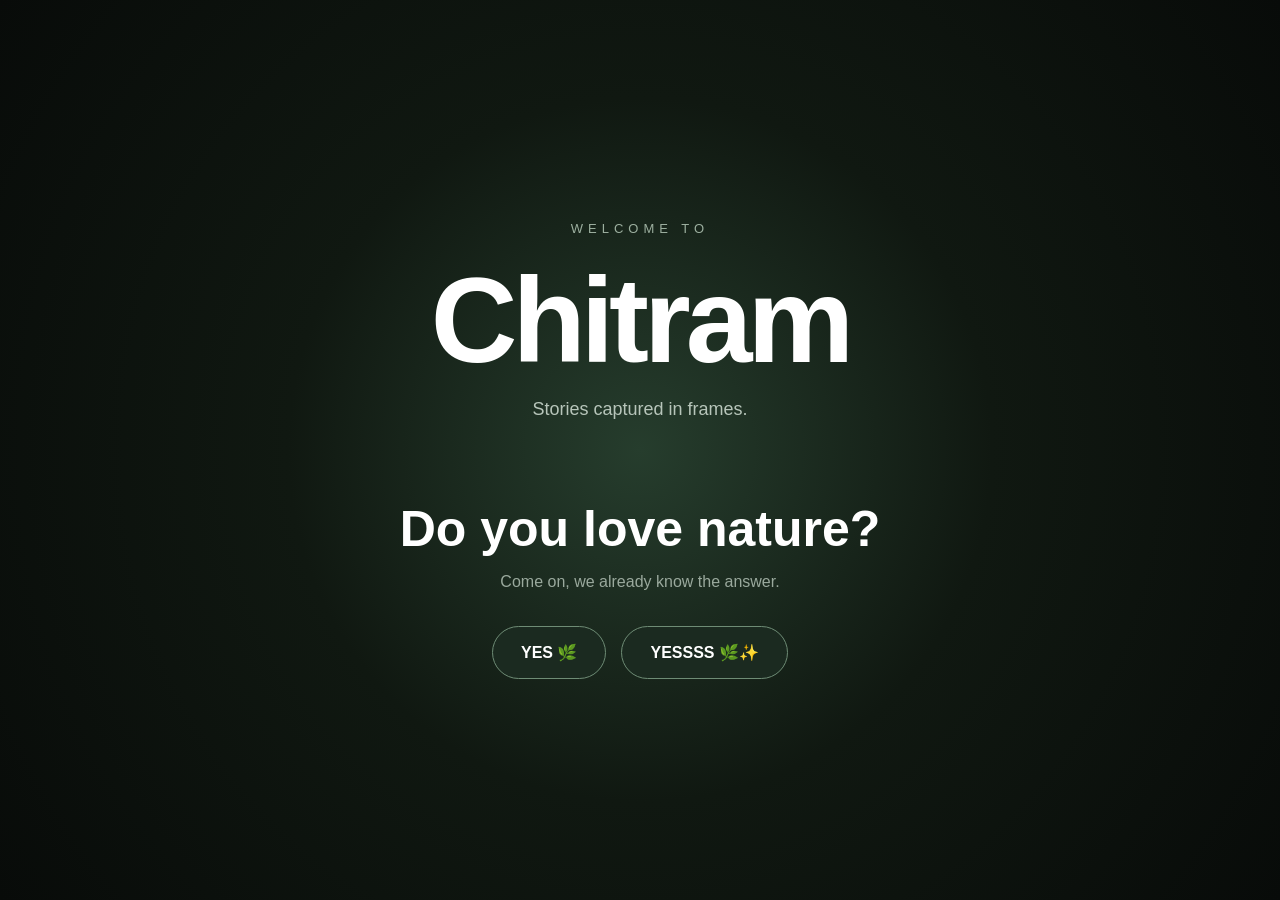
==== index.html @ 31b32747 "Update index.html" ====
<!DOCTYPE html>
<html lang="en">

<head>
    <meta charset="UTF-8">
    <meta name="viewport" content="width=device-width, initial-scale=1.0">

    <title>Chitram — Stories in Frames</title>

    <link rel="stylesheet" href="style.css">
</head>

<body>

    <!-- =========================
         WELCOME SCREEN
    ========================== -->

    <section id="welcomeScreen" class="welcome-screen">

        <div class="welcome-content">

            <p class="small-title">WELCOME TO</p>

            <h1>Chitram</h1>

            <p class="tagline">
                Stories captured in frames.
            </p>

            <div class="nature-question">

                <h2>Do you love nature?</h2>

                <p>
                    Come on, we already know the answer.
                </p>

                <div class="choice-buttons">

                    <button type="button" onclick="enterGallery()">
                        YES 🌿
                    </button>

                    <button type="button" onclick="enterGallery()">
                        YESSSS 🌿✨
                    </button>

                </div>

            </div>

        </div>

    </section>


    <!-- =========================
         GALLERY
    ========================== -->

    <main id="galleryScreen" class="gallery-screen">

        <header class="navbar">

            <div class="logo">
                Chitram<span>.</span>
            </div>

            <div class="nav-text">
                Nature • Moments • Stories
            </div>

        </header>


        <section class="gallery-intro">

            <p class="eyebrow">
                A COLLECTION OF MOMENTS
            </p>

            <h2>
                Captured by me.
            </h2>

            <p>
                Every frame has a story.
            </p>

        </section>


        <!-- Images are inserted here by JavaScript -->

        <section id="gallery" class="gallery"></section>


        <footer>

            <p>
                Made by Jyoti Ranjan Nayak❤️
            </p>

        </footer>

    </main>


    <script src="script.js"></script>

</body>

</html>
---- style.css ----
/* =========================
   jyoti
========================= */

* {
    margin: 0;
    padding: 0;
    box-sizing: border-box;
}

html {
    scroll-behavior: smooth;
}

body {
    font-family: Arial, Helvetica, sans-serif;
    background: #0b0f0d;
    color: #ffffff;
}


/* =========================
   WELCOME SCREEN
========================= */

.welcome-screen {
    min-height: 100vh;

    display: flex;
    align-items: center;
    justify-content: center;

    padding: 30px;

    background:
        radial-gradient(
            circle at center,
            #263d2d 0%,
            #101811 45%,
            #080b09 100%
        );
}

.welcome-content {
    width: 100%;
    max-width: 700px;

    text-align: center;
}

.small-title {
    letter-spacing: 5px;
    font-size: 13px;
    color: #9caf9f;

    margin-bottom: 15px;
}

.welcome-content h1 {
    font-size: clamp(60px, 15vw, 120px);

    font-weight: 700;

    letter-spacing: -5px;
}

.tagline {
    font-size: 18px;

    color: #b7c5ba;

    margin-top: 10px;
}


/* =========================
   QUESTION
========================= */

.nature-question {
    margin-top: 80px;
}

.nature-question h2 {
    font-size: clamp(30px, 7vw, 50px);

    margin-bottom: 15px;
}

.nature-question p {
    color: #9aa99d;

    margin-bottom: 35px;
}


/* =========================
   BUTTONS
========================= */

.choice-buttons {
    display: flex;

    justify-content: center;

    gap: 15px;

    flex-wrap: wrap;
}

.choice-buttons button {
    border: 1px solid #6e8c75;

    background: #1b2a20;

    color: white;

    padding: 16px 28px;

    border-radius: 50px;

    font-size: 16px;

    font-weight: bold;

    cursor: pointer;

    transition:
        background 0.25s ease,
        transform 0.25s ease,
        border-color 0.25s ease;
}

.choice-buttons button:hover {
    background: #31523b;

    border-color: #8bb895;

    transform: translateY(-3px);
}

.choice-buttons button:active {
    transform: translateY(0);
}


/* =========================
   GALLERY SCREEN
========================= */

.gallery-screen {
    display: none;

    min-height: 100vh;

    background: #0b0f0d;
}


/* =========================
   NAVBAR
========================= */

.navbar {
    position: sticky;

    top: 0;

    z-index: 10;

    display: flex;

    justify-content: space-between;

    align-items: center;

    padding: 22px 6%;

    background: rgba(11, 15, 13, 0.85);

    backdrop-filter: blur(15px);

    -webkit-backdrop-filter: blur(15px);

    border-bottom: 1px solid #1d2921;
}

.logo {
    font-size: 28px;

    font-weight: bold;
}

.logo span {
    color: #8bb895;
}

.nav-text {
    color: #819085;

    font-size: 14px;
}


/* =========================
   GALLERY INTRO
========================= */

.gallery-intro {
    text-align: center;

    padding: 100px 20px 60px;
}

.eyebrow {
    color: #7fa989;

    letter-spacing: 4px;

    font-size: 12px;

    margin-bottom: 20px;
}

.gallery-intro h2 {
    font-size: clamp(40px, 8vw, 75px);

    letter-spacing: -3px;
}

.gallery-intro p:last-child {
    color: #8d9b91;

    margin-top: 15px;

    font-size: 18px;
}


/* =========================
   PHOTO GRID
========================= */

.gallery {
    width: 90%;

    max-width: 1400px;

    margin: 0 auto;

    display: grid;

    grid-template-columns: repeat(3, 1fr);

    gap: 18px;
}


/* =========================
   PHOTO CARD
========================= */

.photo-card {
    position: relative;

    overflow: hidden;

    border-radius: 14px;

    background: #151c17;

    aspect-ratio: 4 / 5;
}

.photo-card img {
    width: 100%;

    height: 100%;

    object-fit: cover;

    display: block;

    transition: transform 0.6s ease;
}

.photo-card:hover img {
    transform: scale(1.06);
}


/* =========================
   PHOTO NAME
========================= */

.photo-name {
    position: absolute;

    left: 0;
    right: 0;
    bottom: 0;

    padding: 50px 18px 18px;

    background:
        linear-gradient(
            transparent,
            rgba(0, 0, 0, 0.85)
        );

    color: white;

    font-size: 14px;
}


/* =========================
   IMAGE ERROR
========================= */

.image-error {
    width: 100%;
    height: 100%;

    display: flex;

    align-items: center;
    justify-content: center;

    padding: 20px;

    text-align: center;

    color: #9aa99d;

    background: #151c17;
}


/* =========================
   FOOTER
========================= */

footer {
    text-align: center;

    padding: 80px 20px 40px;

    color: #69766d;
}


/* =========================
   TABLET
========================= */

@media (max-width: 900px) {

    .gallery {
        grid-template-columns: repeat(2, 1fr);

        width: 92%;
    }
}


/* =========================
   MOBILE
========================= */

@media (max-width: 700px) {

    .navbar {
        padding: 18px 5%;
    }

    .nav-text {
        display: none;
    }

    .gallery {
        width: 92%;

        grid-template-columns: 1fr;
    }

    .photo-card {
        aspect-ratio: 4 / 5;
    }

    .nature-question {
        margin-top: 60px;
    }

    .choice-buttons {
        flex-direction: column;

        align-items: center;
    }

    .choice-buttons button {
        width: 85%;

        max-width: 320px;
    }

    .gallery-intro {
        padding-top: 70px;
    }
}
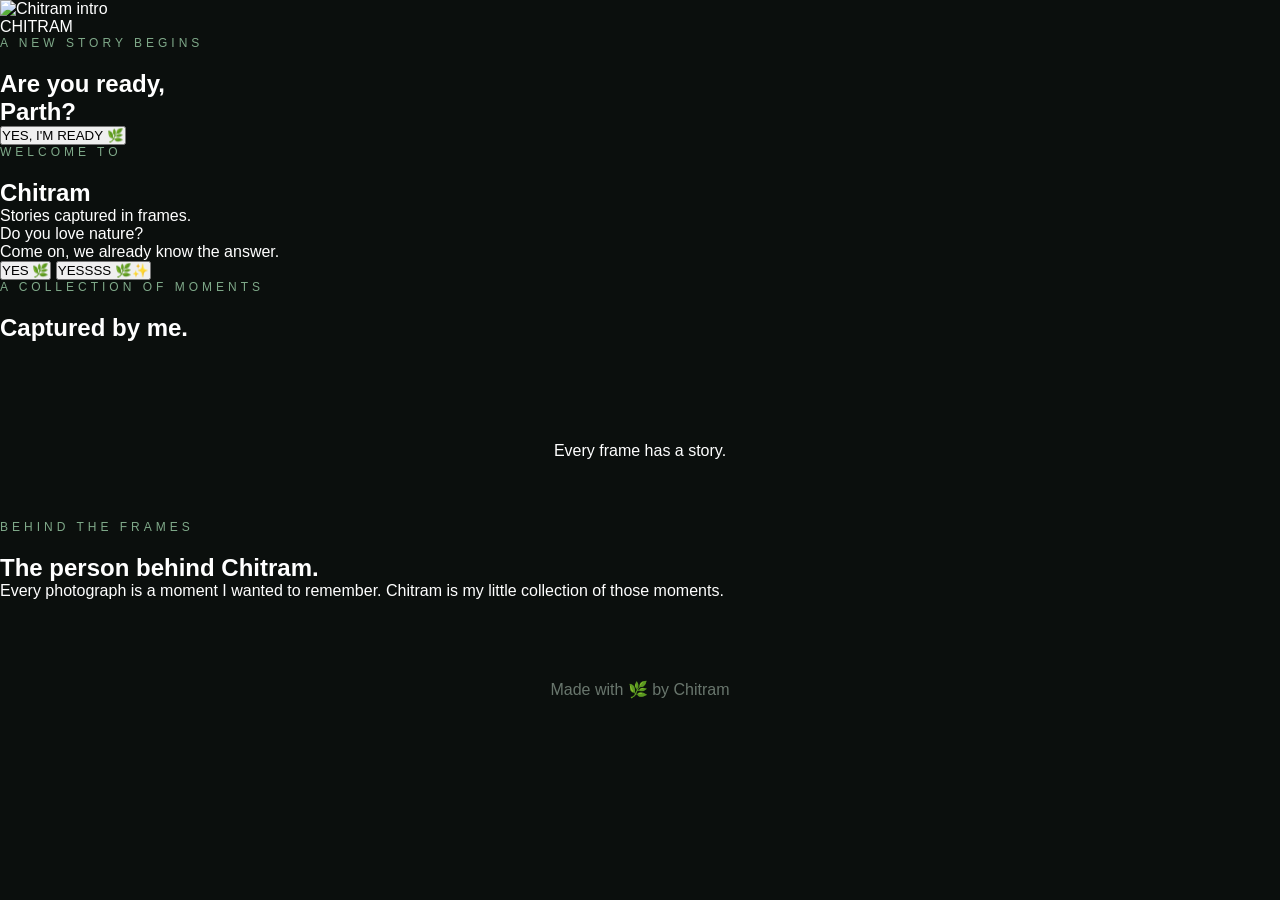
==== commit b6c0fbaa: "Update index.html" ====
--- a/index.html
+++ b/index.html
@@ -1,11 +1,14 @@
-<!DOCTYPE html>
-<html lang="en">
-
 <head>
     <meta charset="UTF-8">
     <meta name="viewport" content="width=device-width, initial-scale=1.0">
 
+    <meta name="google-site-verification"
+          content="Z7JVcVXh2NxwYOJliM_YJ573FRlTO6uUuJpPV9vIQXw">
+
     <title>Chitram — Stories in Frames</title>
+
+    <meta name="description"
+          content="Chitram — stories captured in frames.">
 
     <link rel="stylesheet" href="style.css">
 </head>
@@ -13,95 +16,113 @@
 <body>
 
     <!-- =========================
-         WELCOME SCREEN
+         INTRO IMAGE
     ========================== -->
 
-    <section id="welcomeScreen" class="welcome-screen">
+    <section id="intro" class="intro">
 
-        <div class="welcome-content">
+        <img src="intro.jpg" alt="Chitram intro">
 
-            <p class="small-title">WELCOME TO</p>
-
-            <h1>Chitram</h1>
-
-            <p class="tagline">
-                Stories captured in frames.
-            </p>
-
-            <div class="nature-question">
-
-                <h2>Do you love nature?</h2>
-
-                <p>
-                    Come on, we already know the answer.
-                </p>
-
-                <div class="choice-buttons">
-
-                    <button type="button" onclick="enterGallery()">
-                        YES 🌿
-                    </button>
-
-                    <button type="button" onclick="enterGallery()">
-                        YESSSS 🌿✨
-                    </button>
-
-                </div>
-
-            </div>
-
+        <div class="intro-overlay">
+            <p>CHITRAM</p>
         </div>
 
     </section>
 
 
     <!-- =========================
-         GALLERY
+         READY SCREEN
     ========================== -->
 
-    <main id="galleryScreen" class="gallery-screen">
+    <section id="ready" class="ready">
 
-        <header class="navbar">
+        <p class="eyebrow">A NEW STORY BEGINS</p>
 
-            <div class="logo">
-                Chitram<span>.</span>
-            </div>
+        <h1>
+            Are you ready,<br>
+            <span>Parth?</span>
+        </h1>
 
-            <div class="nav-text">
-                Nature • Moments • Stories
-            </div>
+        <button onclick="enterGallery()">
+            YES, I'M READY 🌿
+        </button>
 
-        </header>
+    </section>
 
 
-        <section class="gallery-intro">
+    <!-- =========================
+         MAIN WEBSITE
+    ========================== -->
 
-            <p class="eyebrow">
-                A COLLECTION OF MOMENTS
+    <main id="main-content" class="main-content">
+
+        <section class="hero">
+
+            <p class="eyebrow">WELCOME TO</p>
+
+            <h1>Chitram</h1>
+
+            <p class="subtitle">
+                Stories captured in frames.
             </p>
 
-            <h2>
-                Captured by me.
-            </h2>
+            <p class="question">
+                Do you love nature?
+            </p>
 
-            <p>
-                Every frame has a story.
+            <p class="small-text">
+                Come on, we already know the answer.
             </p>
+
+            <div class="buttons">
+                <button>YES 🌿</button>
+                <button>YESSSS 🌿✨</button>
+            </div>
 
         </section>
 
 
-        <!-- Images are inserted here by JavaScript -->
+        <!-- GALLERY -->
 
-        <section id="gallery" class="gallery"></section>
+        <section class="gallery-section">
+
+            <p class="eyebrow">A COLLECTION OF MOMENTS</p>
+
+            <h2>Captured by me.</h2>
+
+            <p class="gallery-intro">
+                Every frame has a story.
+            </p>
+
+            <section id="gallery" class="gallery"></section>
+
+        </section>
+
+
+        <!-- ABOUT ME -->
+
+        <section class="about-me">
+
+            <div class="about-content">
+
+                <p class="eyebrow">BEHIND THE FRAMES</p>
+
+                <h2>
+                    The person behind Chitram.
+                </h2>
+
+                <p>
+                    Every photograph is a moment I wanted to remember.
+                    Chitram is my little collection of those moments.
+                </p>
+
+            </div>
+
+        </section>
 
 
         <footer>
-
-            <p>
-                Made by Jyoti Ranjan Nayak❤️
-            </p>
-
+            Made with 🌿 by Chitram
         </footer>
 
     </main>
@@ -110,5 +131,4 @@
     <script src="script.js"></script>
 
 </body>
-
 </html>
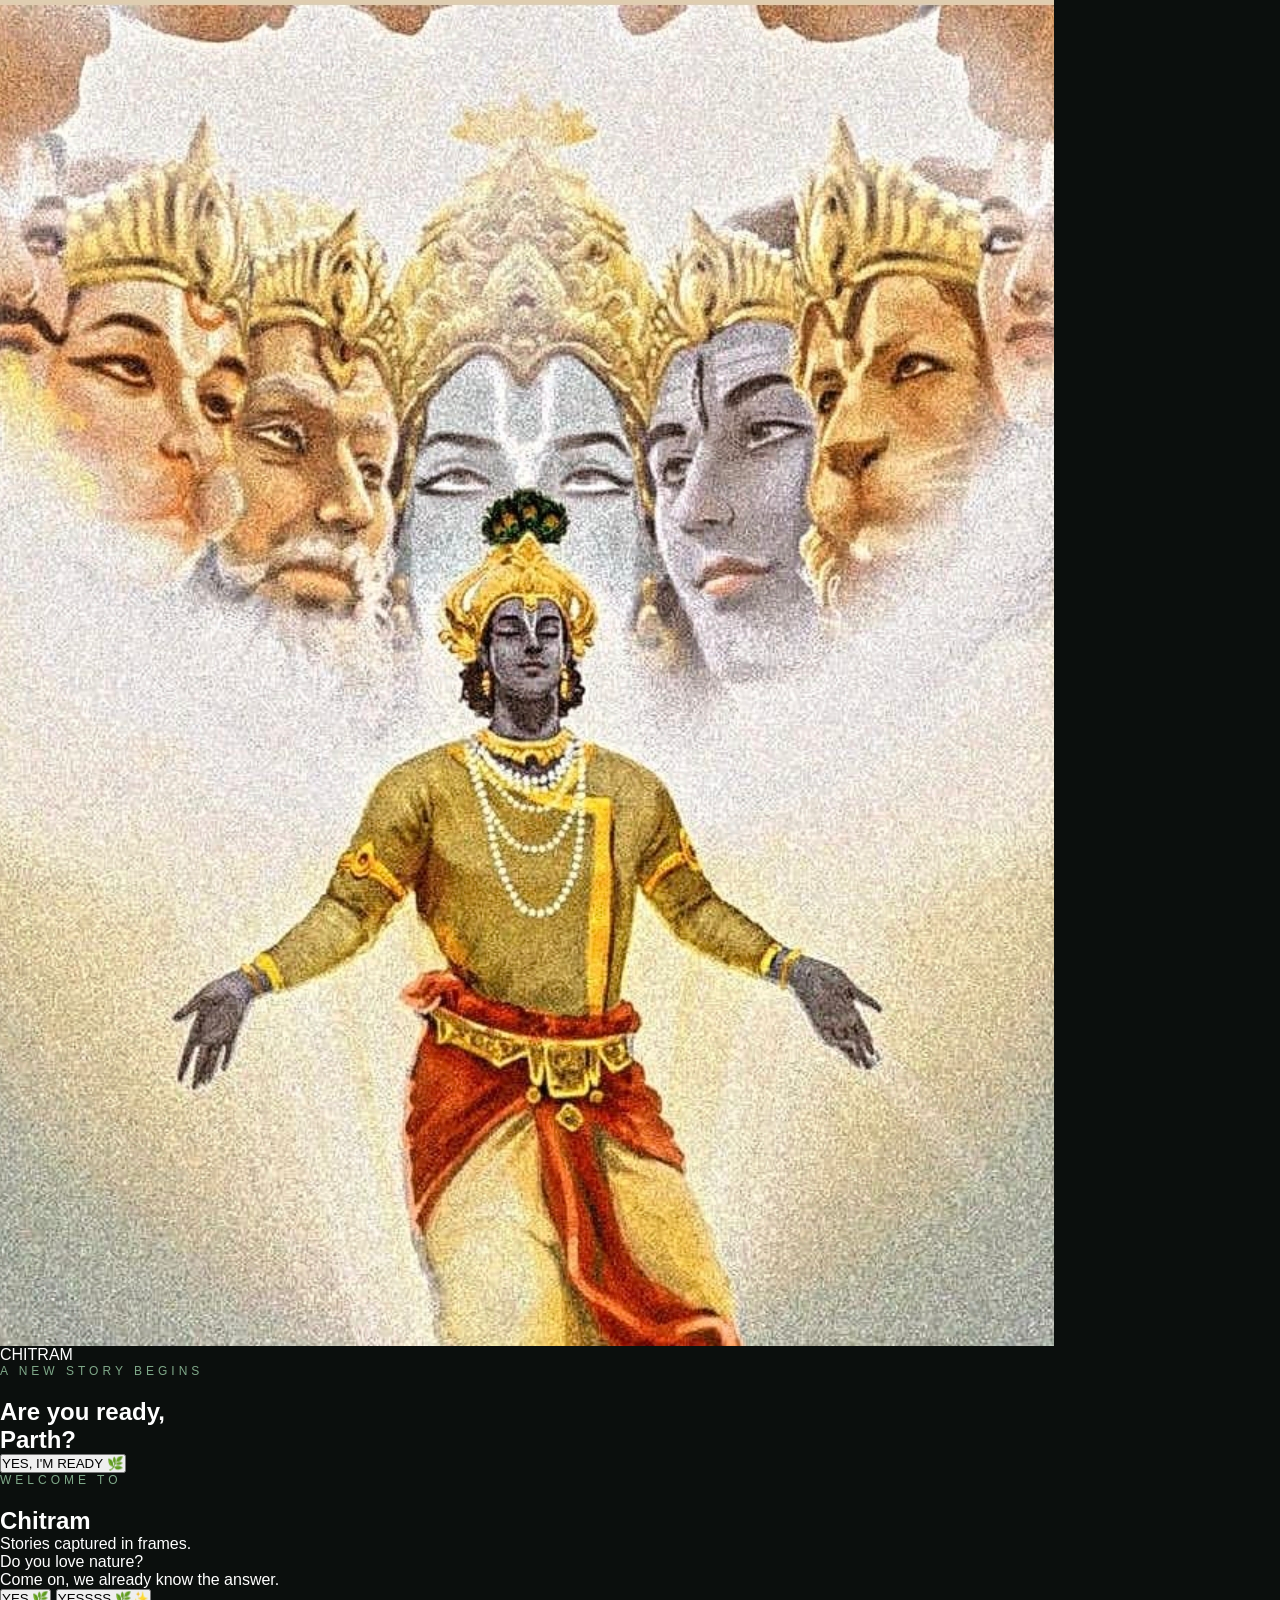
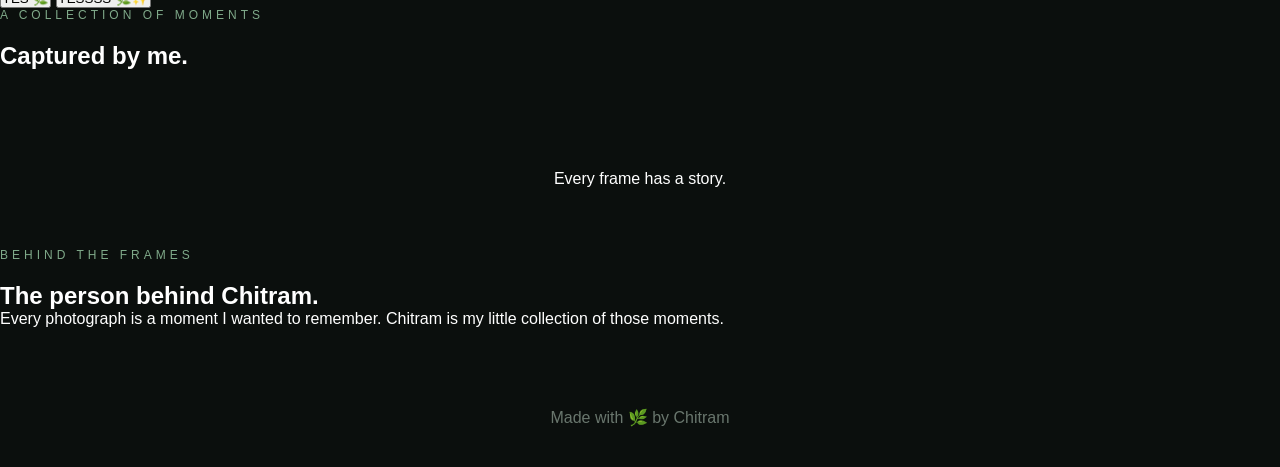
==== commit 7de50d2f: "Update index.html" ====
--- a/index.html
+++ b/index.html
@@ -21,7 +21,7 @@
 
     <section id="intro" class="intro">
 
-        <img src="intro.jpg" alt="Chitram intro">
+        <img src="SmartSelect_20260925_212828_Chrome.jpg" alt="Chitram intro">
 
         <div class="intro-overlay">
             <p>CHITRAM</p>
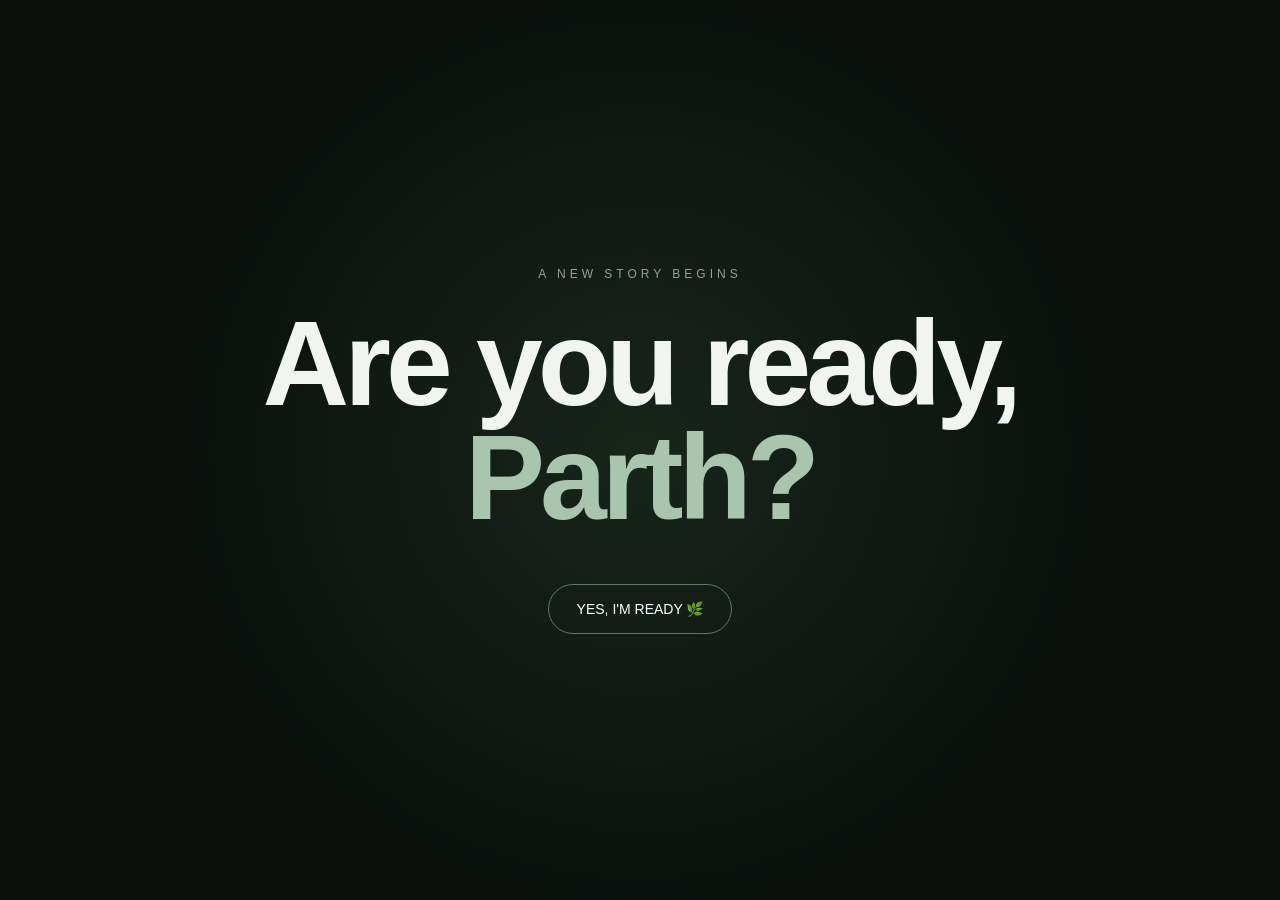
==== commit 320a061a: "Update index.html" ====
--- a/index.html
+++ b/index.html
@@ -122,7 +122,7 @@
 
 
         <footer>
-            Made with 🌿 by Chitram
+            Made by Jyoti Ranjan Nayak❤️
         </footer>
 
     </main>
--- a/style.css
+++ b/style.css
@@ -1,7 +1,3 @@
-/* =========================
-   jyoti
-========================= */
-
 * {
     margin: 0;
     padding: 0;
@@ -13,327 +9,345 @@
 }
 
 body {
+    background: #0b100d;
+    color: #f1f4f0;
     font-family: Arial, Helvetica, sans-serif;
-    background: #0b0f0d;
-    color: #ffffff;
-}
-
-
-/* =========================
-   WELCOME SCREEN
-========================= */
-
-.welcome-screen {
+}
+
+
+/* =========================
+   INTRO
+========================= */
+
+.intro {
+    position: fixed;
+    inset: 0;
+    z-index: 1000;
+
+    background: #000;
+
+    display: flex;
+    align-items: center;
+    justify-content: center;
+
+    animation: introDisappear 1.2s ease forwards;
+    animation-delay: 3.5s;
+}
+
+.intro img {
+    width: 100%;
+    height: 100%;
+
+    object-fit: cover;
+
+    animation: imageZoom 4.5s ease forwards;
+}
+
+.intro-overlay {
+    position: absolute;
+    inset: 0;
+
+    display: flex;
+    align-items: flex-end;
+    justify-content: center;
+
+    padding-bottom: 70px;
+
+    background:
+        linear-gradient(
+            to top,
+            rgba(0, 0, 0, 0.65),
+            transparent 50%
+        );
+}
+
+.intro-overlay p {
+    font-size: 18px;
+    letter-spacing: 8px;
+    font-weight: bold;
+}
+
+
+@keyframes imageZoom {
+
+    from {
+        transform: scale(1);
+    }
+
+    to {
+        transform: scale(1.08);
+    }
+
+}
+
+
+@keyframes introDisappear {
+
+    to {
+        opacity: 0;
+        visibility: hidden;
+        pointer-events: none;
+    }
+
+}
+
+
+/* =========================
+   READY SCREEN
+========================= */
+
+.ready {
     min-height: 100vh;
 
     display: flex;
+    flex-direction: column;
+
+    justify-content: center;
     align-items: center;
-    justify-content: center;
+
+    text-align: center;
 
     padding: 30px;
 
     background:
         radial-gradient(
             circle at center,
-            #263d2d 0%,
-            #101811 45%,
-            #080b09 100%
+            #17251b 0%,
+            #0b100d 60%
         );
 }
 
-.welcome-content {
+.eyebrow {
+    color: #8da494;
+
+    font-size: 12px;
+
+    letter-spacing: 4px;
+
+    margin-bottom: 25px;
+}
+
+.ready h1 {
+    font-size: clamp(55px, 11vw, 120px);
+
+    line-height: 0.95;
+
+    letter-spacing: -5px;
+
+    margin-bottom: 50px;
+}
+
+.ready h1 span {
+    color: #a9c5ad;
+}
+
+.ready button,
+.buttons button {
+    border: 1px solid #607866;
+
+    background: transparent;
+
+    color: white;
+
+    padding: 16px 28px;
+
+    border-radius: 50px;
+
+    font-size: 14px;
+
+    cursor: pointer;
+
+    transition: 0.3s;
+}
+
+.ready button:hover,
+.buttons button:hover {
+    background: #dce8de;
+
+    color: #0b100d;
+
+    transform: translateY(-3px);
+}
+
+
+/* =========================
+   MAIN CONTENT
+========================= */
+
+.main-content {
+    display: none;
+
+    animation: mainAppear 1.2s ease;
+}
+
+.main-content.show {
+    display: block;
+}
+
+@keyframes mainAppear {
+
+    from {
+        opacity: 0;
+        transform: translateY(30px);
+    }
+
+    to {
+        opacity: 1;
+        transform: translateY(0);
+    }
+
+}
+
+
+/* =========================
+   HERO
+========================= */
+
+.hero {
+    min-height: 100vh;
+
+    display: flex;
+    flex-direction: column;
+
+    justify-content: center;
+    align-items: center;
+
+    text-align: center;
+
+    padding: 40px;
+}
+
+.hero h1 {
+    font-size: clamp(70px, 15vw, 160px);
+
+    line-height: 0.9;
+
+    letter-spacing: -7px;
+
+    margin-bottom: 25px;
+}
+
+.subtitle {
+    color: #a9b5ab;
+
+    font-size: 20px;
+
+    margin-bottom: 100px;
+}
+
+.question {
+    font-size: 28px;
+
+    margin-bottom: 12px;
+}
+
+.small-text {
+    color: #78847b;
+
+    margin-bottom: 30px;
+}
+
+.buttons {
+    display: flex;
+
+    gap: 15px;
+
+    flex-wrap: wrap;
+
+    justify-content: center;
+}
+
+
+/* =========================
+   GALLERY
+========================= */
+
+.gallery-section {
+    width: 90%;
+
+    max-width: 1200px;
+
+    margin: auto;
+
+    padding: 100px 0;
+}
+
+.gallery-section h2 {
+    font-size: clamp(45px, 8vw, 90px);
+
+    letter-spacing: -4px;
+
+    margin-bottom: 15px;
+}
+
+.gallery-intro {
+    color: #89968d;
+
+    margin-bottom: 50px;
+}
+
+.gallery {
+    display: grid;
+
+    grid-template-columns:
+        repeat(auto-fit, minmax(250px, 1fr));
+
+    gap: 20px;
+}
+
+.gallery img {
     width: 100%;
-    max-width: 700px;
+
+    height: 350px;
+
+    object-fit: cover;
+
+    border-radius: 16px;
+
+    display: block;
+
+    transition: transform 0.4s ease;
+}
+
+.gallery img:hover {
+    transform: scale(1.03);
+}
+
+
+/* =========================
+   ABOUT
+========================= */
+
+.about-me {
+    width: 90%;
+
+    max-width: 900px;
+
+    margin: 80px auto 150px;
 
     text-align: center;
 }
 
-.small-title {
-    letter-spacing: 5px;
-    font-size: 13px;
-    color: #9caf9f;
-
-    margin-bottom: 15px;
-}
-
-.welcome-content h1 {
-    font-size: clamp(60px, 15vw, 120px);
-
-    font-weight: 700;
-
-    letter-spacing: -5px;
-}
-
-.tagline {
+.about-content h2 {
+    font-size: clamp(40px, 7vw, 75px);
+
+    line-height: 1;
+
+    letter-spacing: -3px;
+
+    margin-bottom: 30px;
+}
+
+.about-content p:last-child {
+    max-width: 600px;
+
+    margin: auto;
+
+    color: #9aa99d;
+
     font-size: 18px;
 
-    color: #b7c5ba;
-
-    margin-top: 10px;
-}
-
-
-/* =========================
-   QUESTION
-========================= */
-
-.nature-question {
-    margin-top: 80px;
-}
-
-.nature-question h2 {
-    font-size: clamp(30px, 7vw, 50px);
-
-    margin-bottom: 15px;
-}
-
-.nature-question p {
-    color: #9aa99d;
-
-    margin-bottom: 35px;
-}
-
-
-/* =========================
-   BUTTONS
-========================= */
-
-.choice-buttons {
-    display: flex;
-
-    justify-content: center;
-
-    gap: 15px;
-
-    flex-wrap: wrap;
-}
-
-.choice-buttons button {
-    border: 1px solid #6e8c75;
-
-    background: #1b2a20;
-
-    color: white;
-
-    padding: 16px 28px;
-
-    border-radius: 50px;
-
-    font-size: 16px;
-
-    font-weight: bold;
-
-    cursor: pointer;
-
-    transition:
-        background 0.25s ease,
-        transform 0.25s ease,
-        border-color 0.25s ease;
-}
-
-.choice-buttons button:hover {
-    background: #31523b;
-
-    border-color: #8bb895;
-
-    transform: translateY(-3px);
-}
-
-.choice-buttons button:active {
-    transform: translateY(0);
-}
-
-
-/* =========================
-   GALLERY SCREEN
-========================= */
-
-.gallery-screen {
-    display: none;
-
-    min-height: 100vh;
-
-    background: #0b0f0d;
-}
-
-
-/* =========================
-   NAVBAR
-========================= */
-
-.navbar {
-    position: sticky;
-
-    top: 0;
-
-    z-index: 10;
-
-    display: flex;
-
-    justify-content: space-between;
-
-    align-items: center;
-
-    padding: 22px 6%;
-
-    background: rgba(11, 15, 13, 0.85);
-
-    backdrop-filter: blur(15px);
-
-    -webkit-backdrop-filter: blur(15px);
-
-    border-bottom: 1px solid #1d2921;
-}
-
-.logo {
-    font-size: 28px;
-
-    font-weight: bold;
-}
-
-.logo span {
-    color: #8bb895;
-}
-
-.nav-text {
-    color: #819085;
-
-    font-size: 14px;
-}
-
-
-/* =========================
-   GALLERY INTRO
-========================= */
-
-.gallery-intro {
-    text-align: center;
-
-    padding: 100px 20px 60px;
-}
-
-.eyebrow {
-    color: #7fa989;
-
-    letter-spacing: 4px;
-
-    font-size: 12px;
-
-    margin-bottom: 20px;
-}
-
-.gallery-intro h2 {
-    font-size: clamp(40px, 8vw, 75px);
-
-    letter-spacing: -3px;
-}
-
-.gallery-intro p:last-child {
-    color: #8d9b91;
-
-    margin-top: 15px;
-
-    font-size: 18px;
-}
-
-
-/* =========================
-   PHOTO GRID
-========================= */
-
-.gallery {
-    width: 90%;
-
-    max-width: 1400px;
-
-    margin: 0 auto;
-
-    display: grid;
-
-    grid-template-columns: repeat(3, 1fr);
-
-    gap: 18px;
-}
-
-
-/* =========================
-   PHOTO CARD
-========================= */
-
-.photo-card {
-    position: relative;
-
-    overflow: hidden;
-
-    border-radius: 14px;
-
-    background: #151c17;
-
-    aspect-ratio: 4 / 5;
-}
-
-.photo-card img {
-    width: 100%;
-
-    height: 100%;
-
-    object-fit: cover;
-
-    display: block;
-
-    transition: transform 0.6s ease;
-}
-
-.photo-card:hover img {
-    transform: scale(1.06);
-}
-
-
-/* =========================
-   PHOTO NAME
-========================= */
-
-.photo-name {
-    position: absolute;
-
-    left: 0;
-    right: 0;
-    bottom: 0;
-
-    padding: 50px 18px 18px;
-
-    background:
-        linear-gradient(
-            transparent,
-            rgba(0, 0, 0, 0.85)
-        );
-
-    color: white;
-
-    font-size: 14px;
-}
-
-
-/* =========================
-   IMAGE ERROR
-========================= */
-
-.image-error {
-    width: 100%;
-    height: 100%;
-
-    display: flex;
-
-    align-items: center;
-    justify-content: center;
-
-    padding: 20px;
-
-    text-align: center;
-
-    color: #9aa99d;
-
-    background: #151c17;
+    line-height: 1.8;
 }
 
 
@@ -344,23 +358,11 @@
 footer {
     text-align: center;
 
-    padding: 80px 20px 40px;
-
-    color: #69766d;
-}
-
-
-/* =========================
-   TABLET
-========================= */
-
-@media (max-width: 900px) {
-
-    .gallery {
-        grid-template-columns: repeat(2, 1fr);
-
-        width: 92%;
-    }
+    padding: 40px;
+
+    color: #78847b;
+
+    border-top: 1px solid #1d2820;
 }
 
 
@@ -370,41 +372,16 @@
 
 @media (max-width: 700px) {
 
-    .navbar {
-        padding: 18px 5%;
-    }
-
-    .nav-text {
-        display: none;
-    }
-
-    .gallery {
-        width: 92%;
-
-        grid-template-columns: 1fr;
-    }
-
-    .photo-card {
-        aspect-ratio: 4 / 5;
-    }
-
-    .nature-question {
-        margin-top: 60px;
-    }
-
-    .choice-buttons {
-        flex-direction: column;
-
-        align-items: center;
-    }
-
-    .choice-buttons button {
-        width: 85%;
-
-        max-width: 320px;
-    }
-
-    .gallery-intro {
-        padding-top: 70px;
-    }
-}
+    .intro img {
+        object-position: center;
+    }
+
+    .ready h1 {
+        letter-spacing: -3px;
+    }
+
+    .gallery img {
+        height: 300px;
+    }
+
+}
